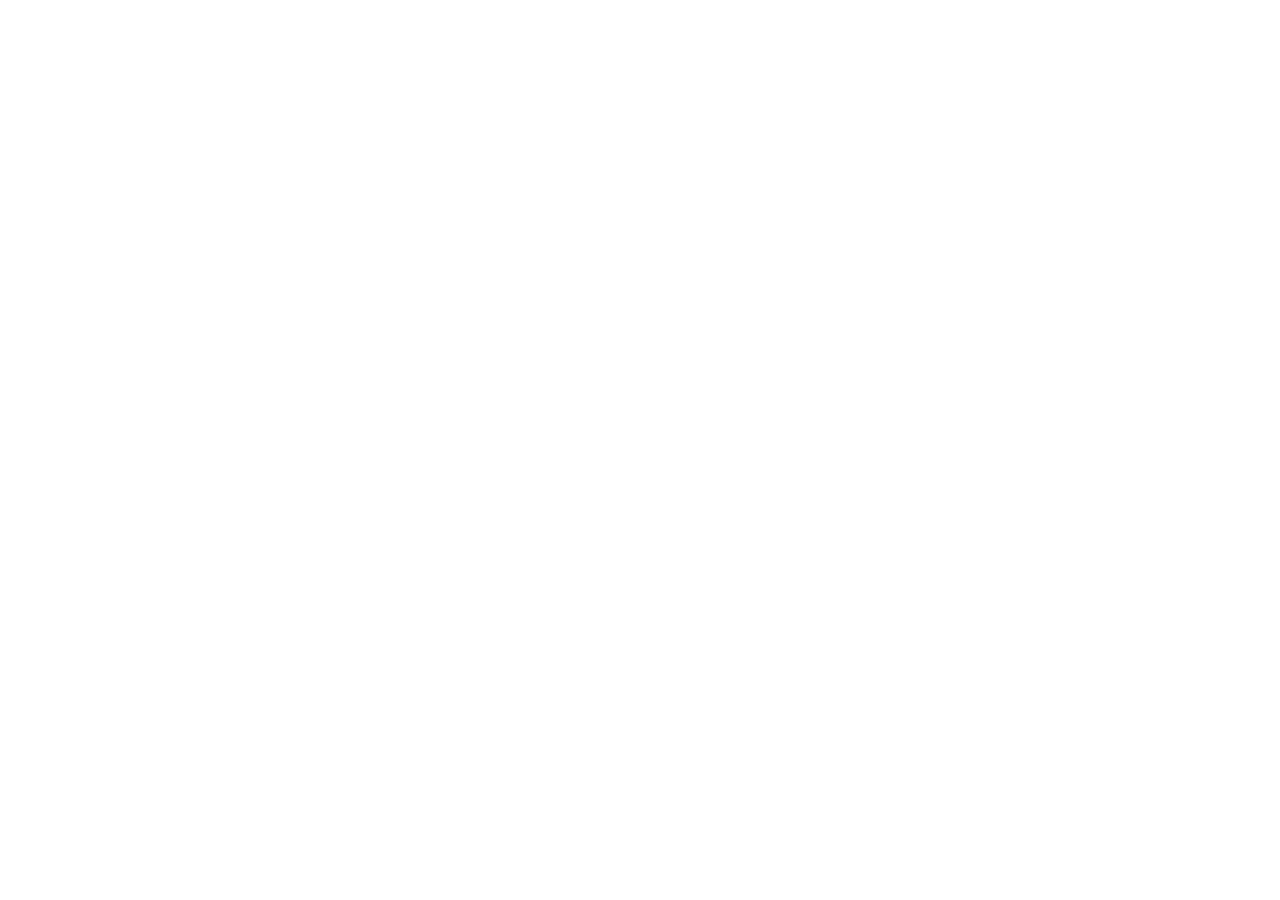
==== iqra .html @ ba6b4a8a "11- waxaan kuusodary file html oo ciwaan cusuvb leh" ====
<!DOCTYPE html>
<html lang="en">
<head>
    <meta charset="UTF-8">
    <meta name="viewport" content="width=device-width, initial-scale=1.0">
    <title>ciwaan cusub</title>
</head>
<body>
    
</body>
</html>
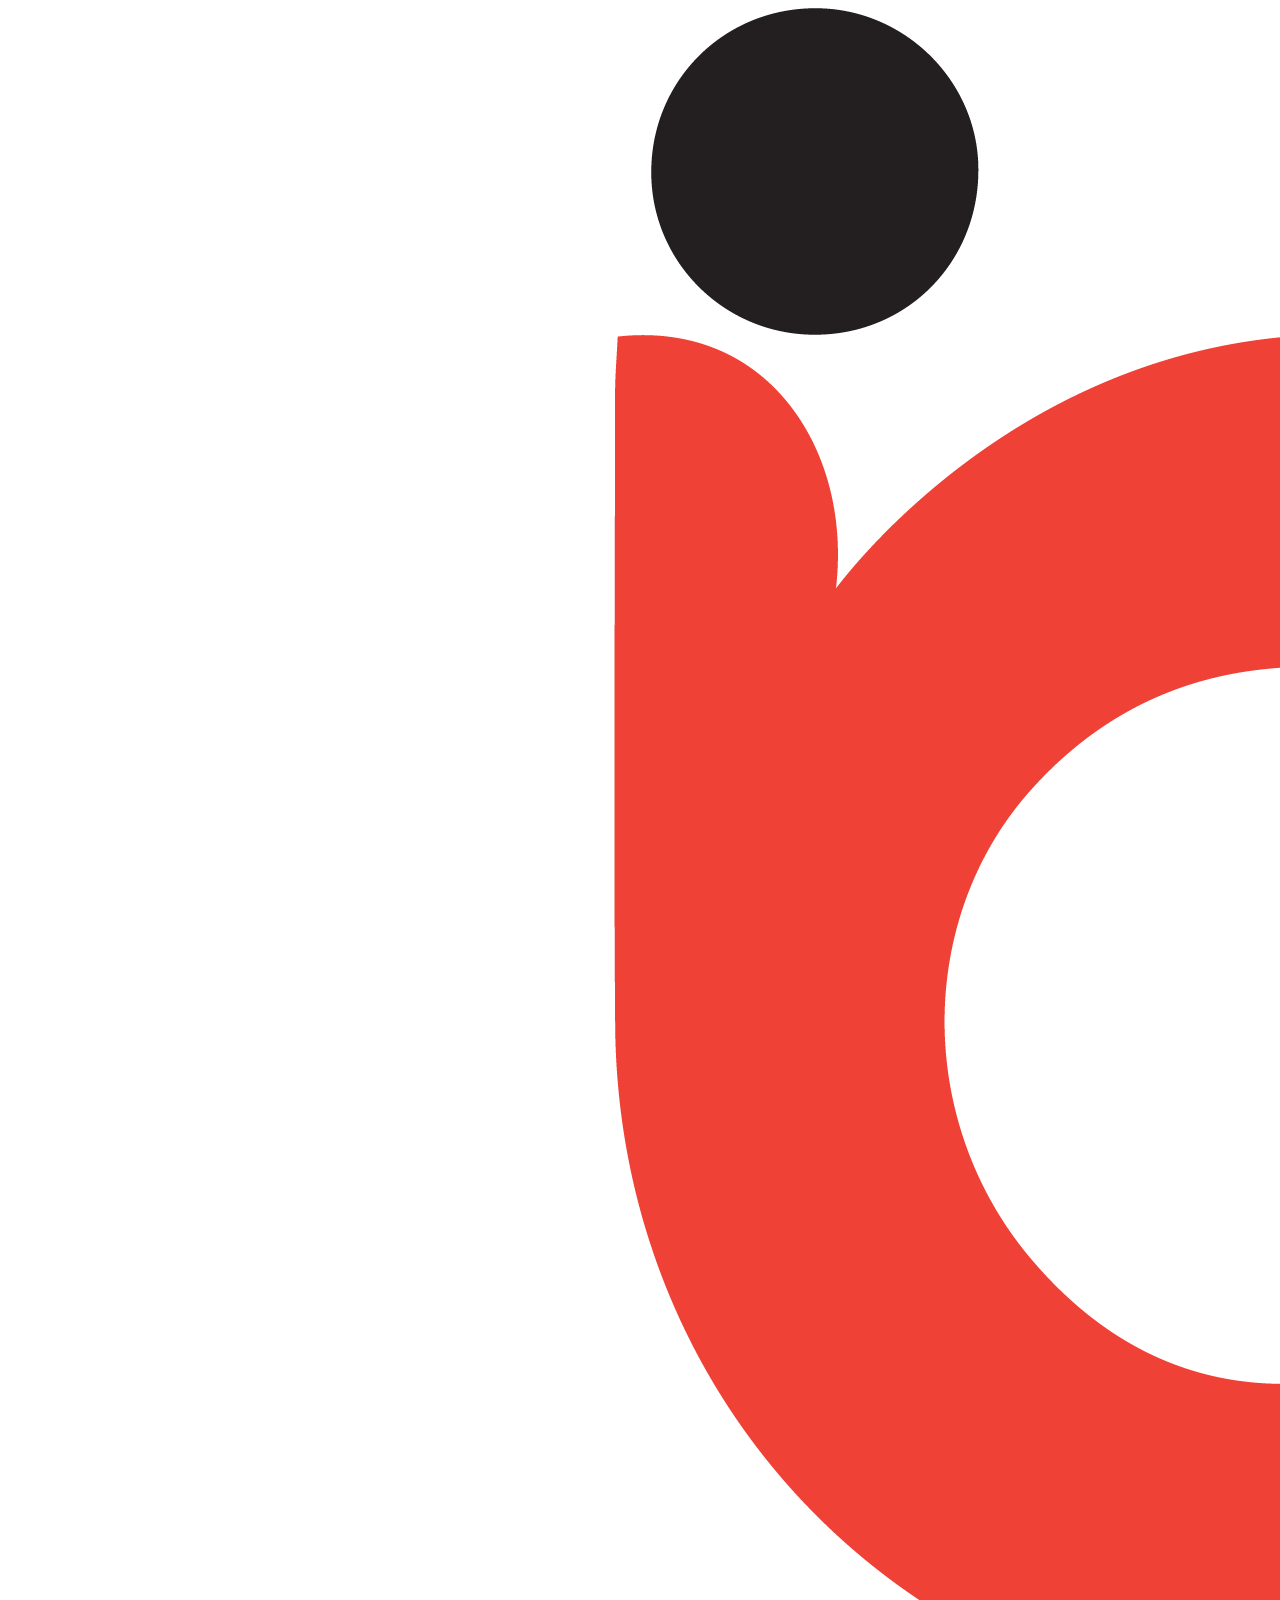
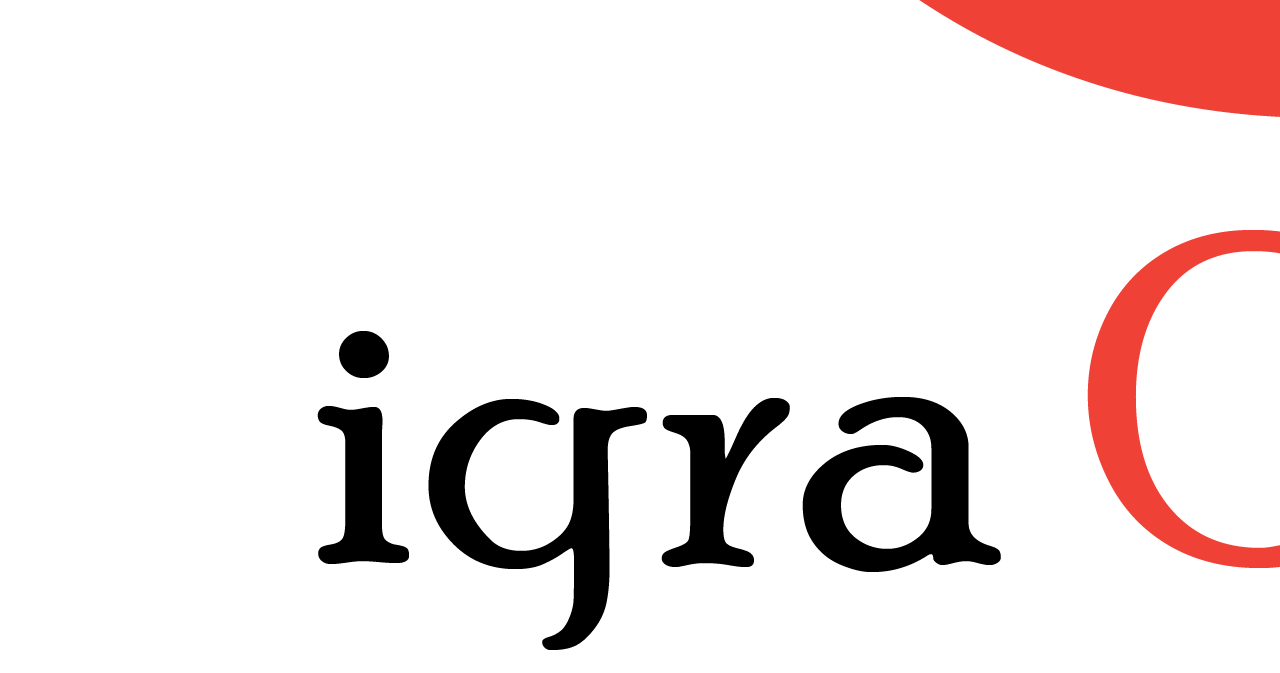
==== commit 0e89ccf8: "13- waxaan kusoodaray file ka iqra html sawir logo ah" ====
--- a/iqra .html
+++ b/iqra .html
@@ -4,6 +4,10 @@
     <meta charset="UTF-8">
     <meta name="viewport" content="width=device-width, initial-scale=1.0">
     <title>ciwaan cusub</title>
+
+    <div class="sooy">
+        <img src="Untitled-1.png" alt="">
+    </div>
 </head>
 <body>
     
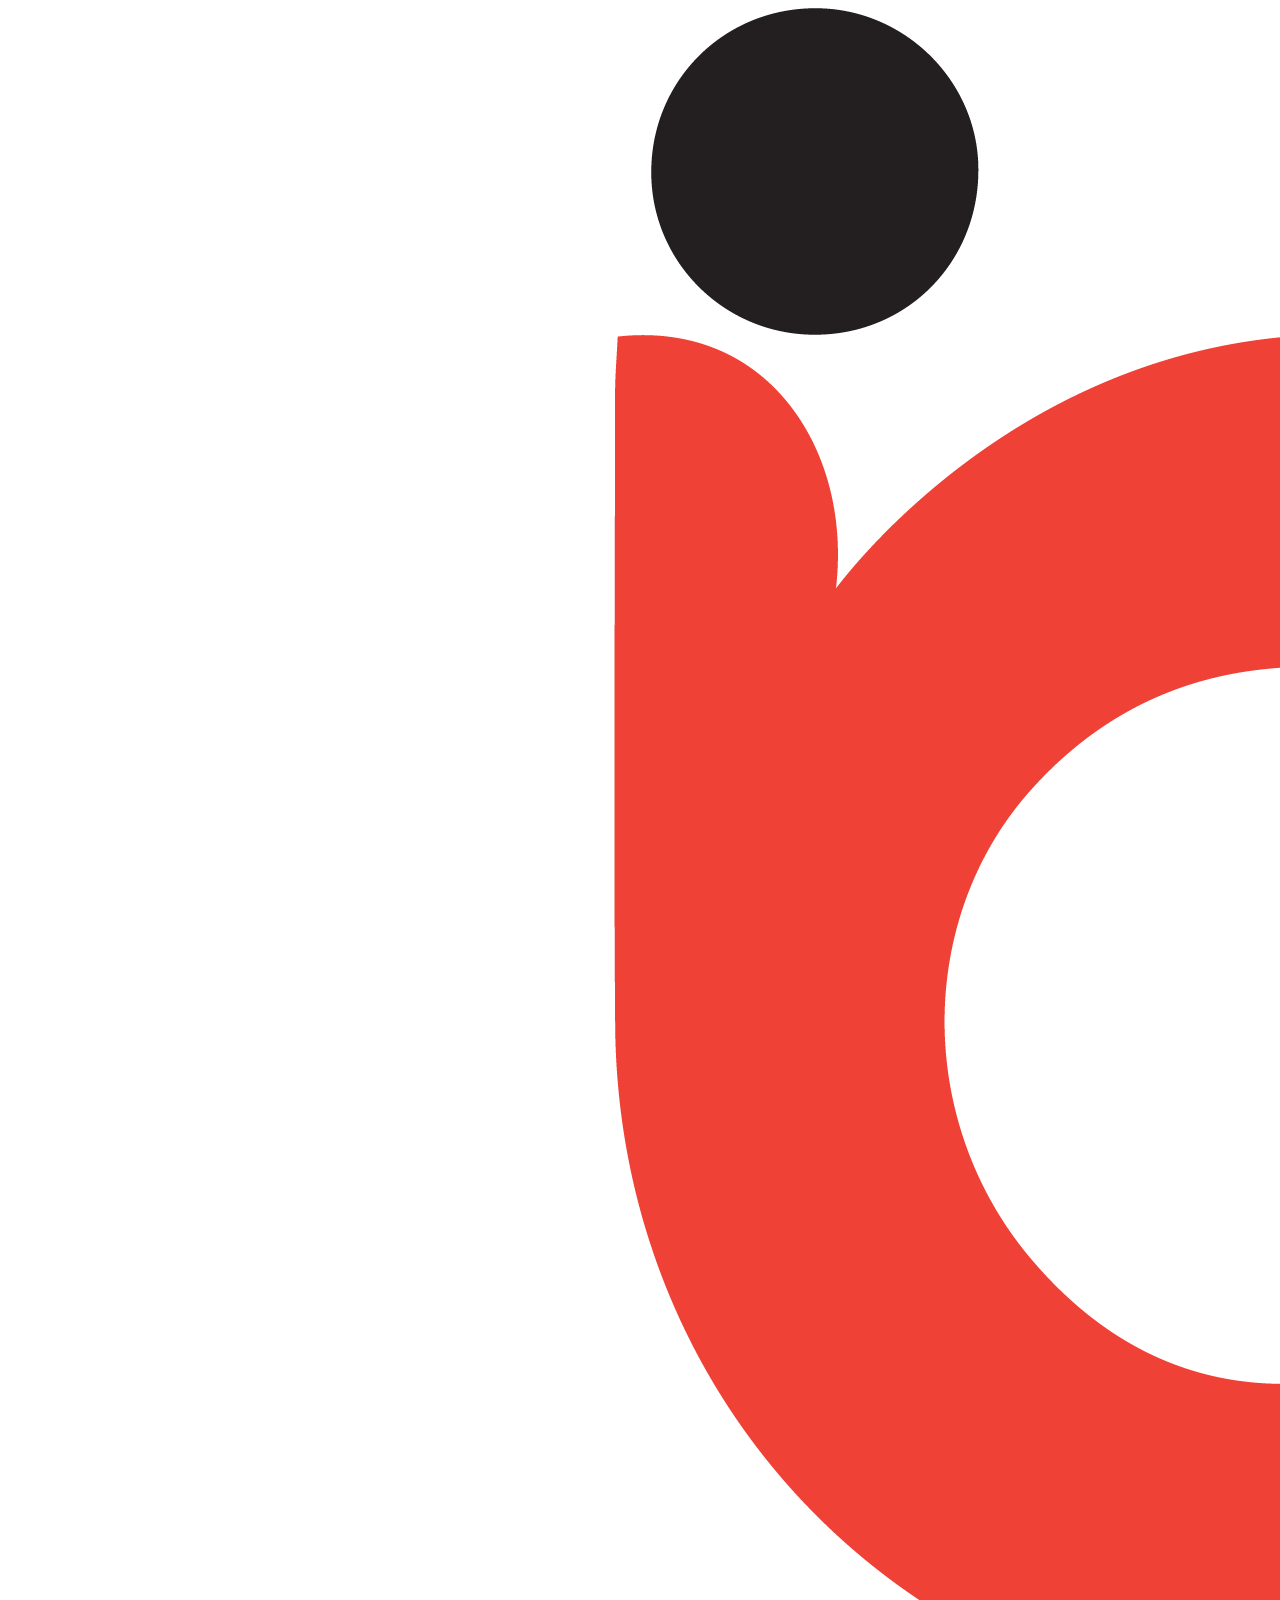
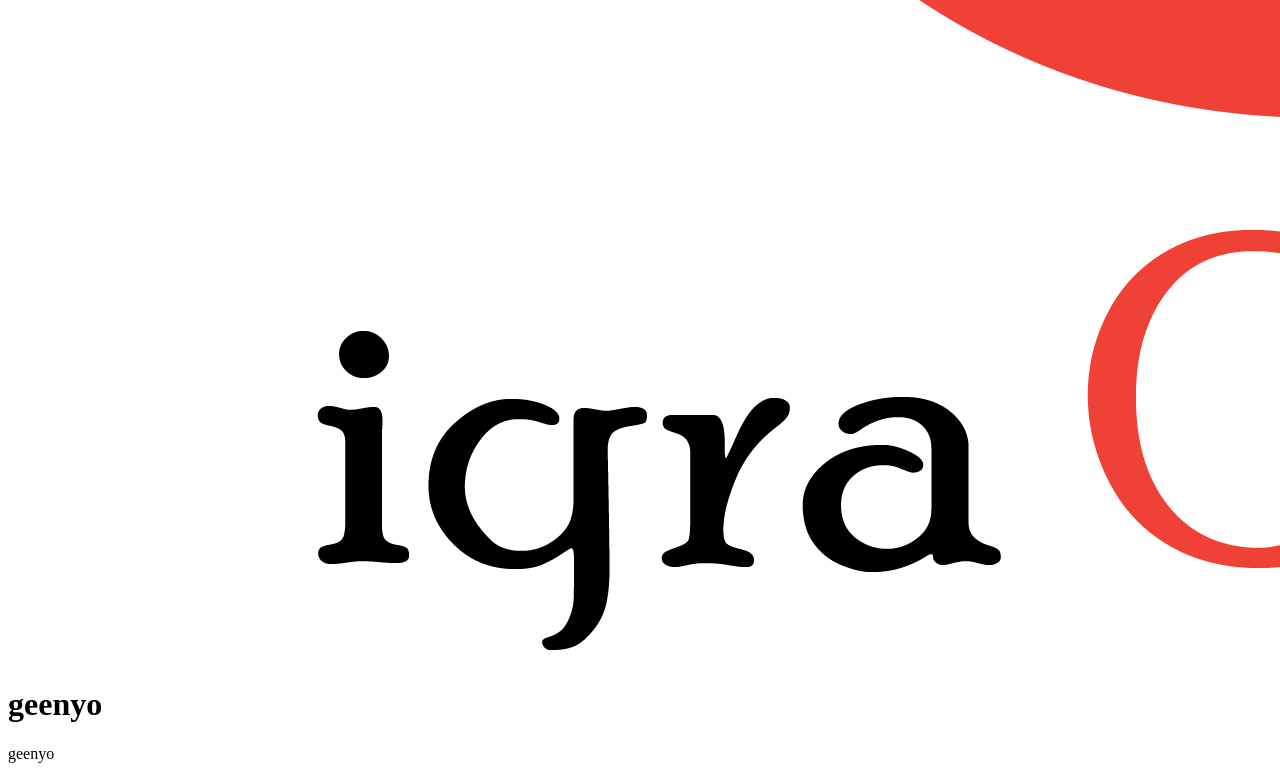
==== commit cfd00d5d: "64- waxan kudaray paragraph iyo h1" ====
--- a/iqra .html
+++ b/iqra .html
@@ -8,6 +8,11 @@
     <div class="sooy">
         <img src="Untitled-1.png" alt="">
     </div>
+
+    <div class="kryso">
+        <h1>geenyo</h1>
+        <p>geenyo</p>
+    </div>
 </head>
 <body>
     
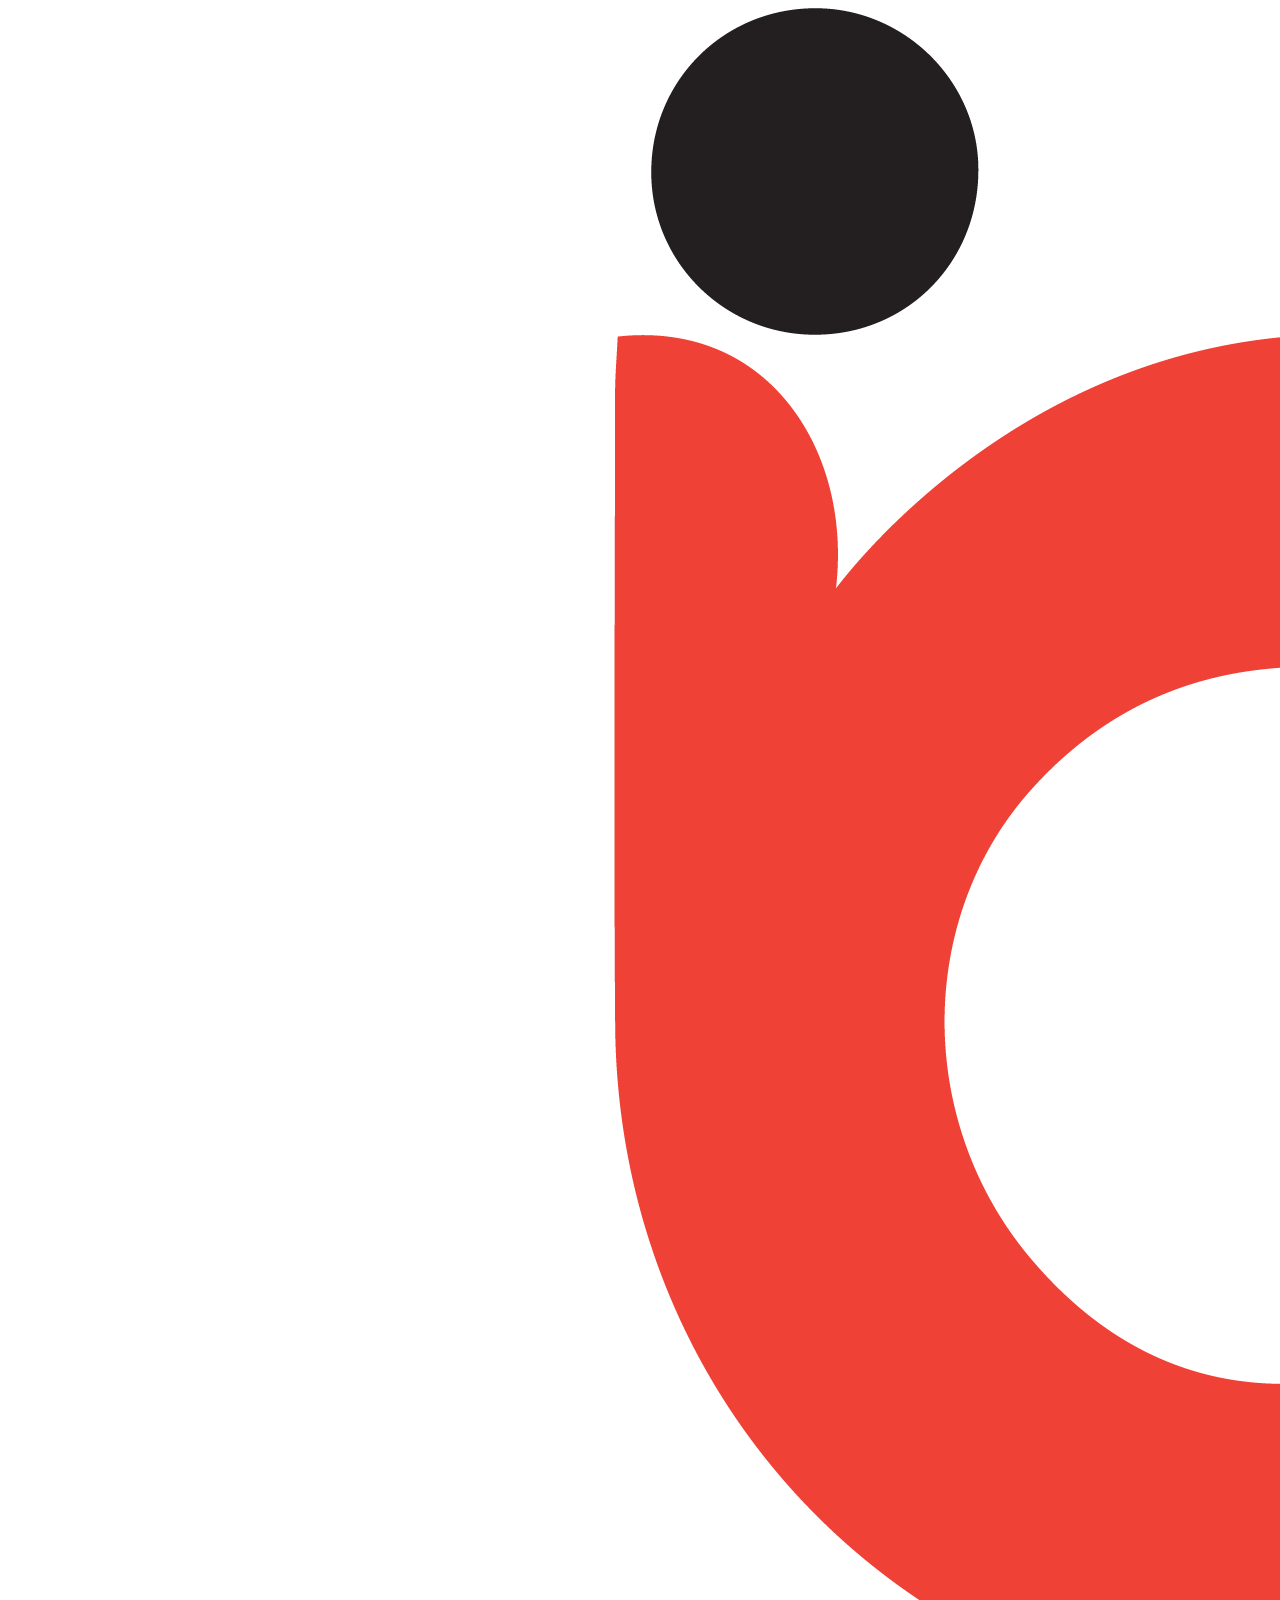
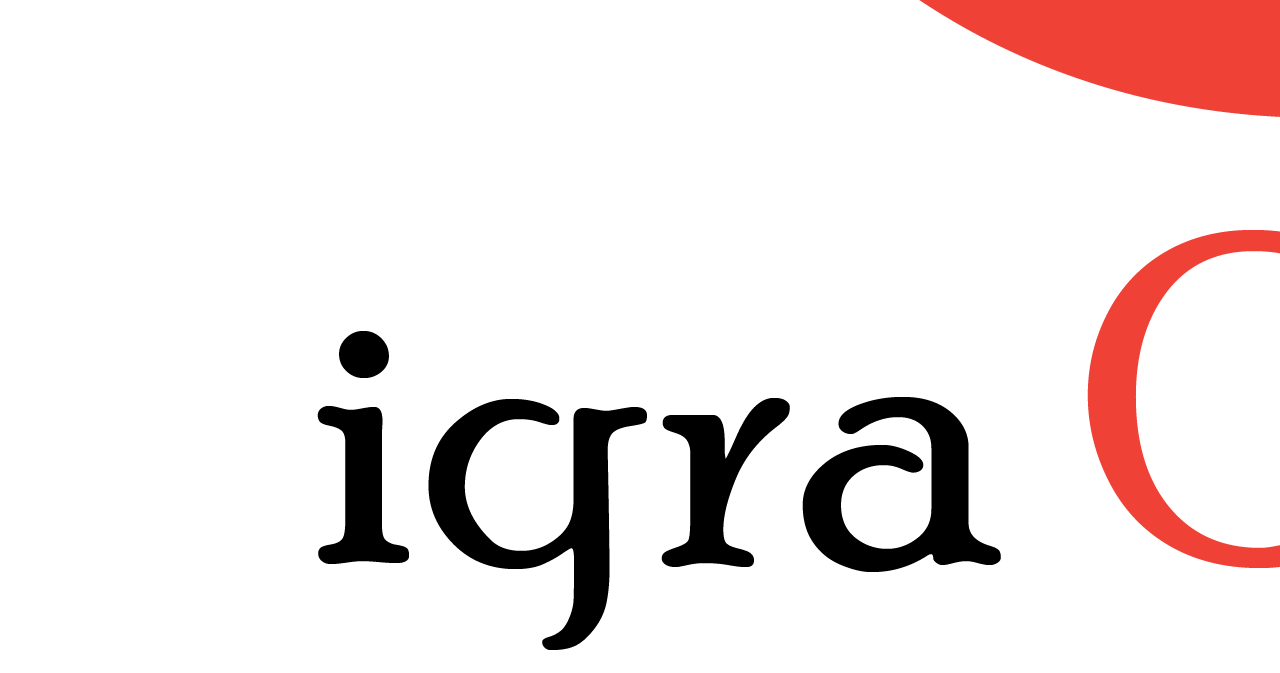
==== commit 427c4e53: "65-waxaan tirtiray divtii pragraphka" ====
--- a/iqra .html
+++ b/iqra .html
@@ -9,10 +9,7 @@
         <img src="Untitled-1.png" alt="">
     </div>
 
-    <div class="kryso">
-        <h1>geenyo</h1>
-        <p>geenyo</p>
-    </div>
+  
 </head>
 <body>
     
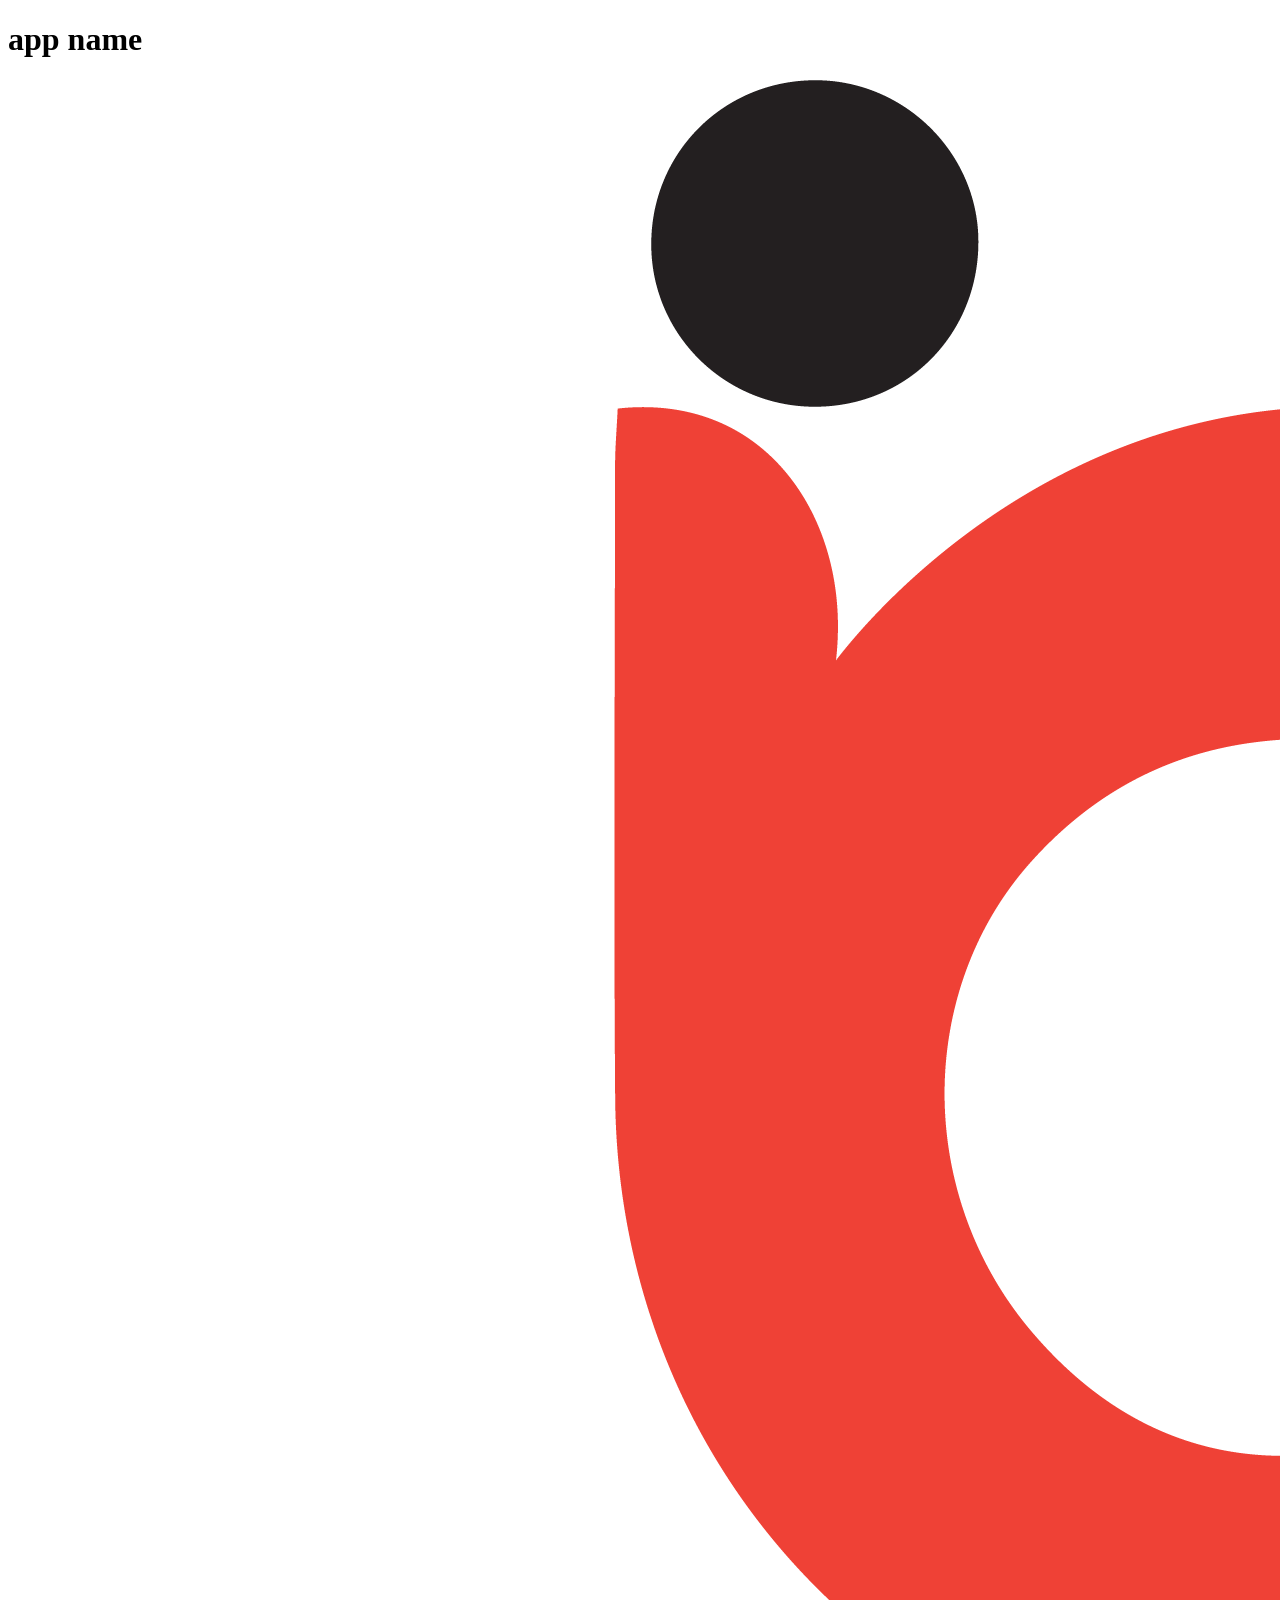
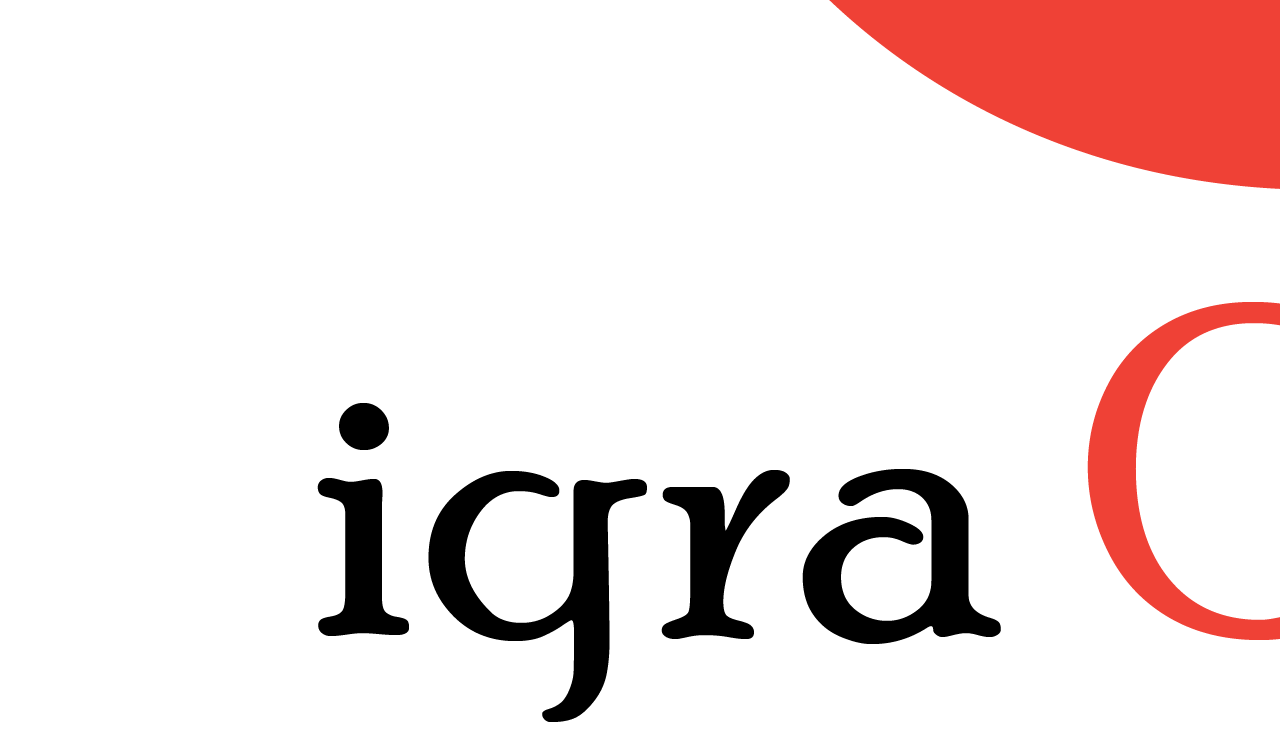
==== commit 0d30c71d: "waxaan kusoodaray h1 iqra.hhtml" ====
--- a/iqra .html
+++ b/iqra .html
@@ -4,6 +4,7 @@
     <meta charset="UTF-8">
     <meta name="viewport" content="width=device-width, initial-scale=1.0">
     <title>ciwaan cusub</title>
+    <h1>app name</h1>
 
     <div class="sooy">
         <img src="Untitled-1.png" alt="">
